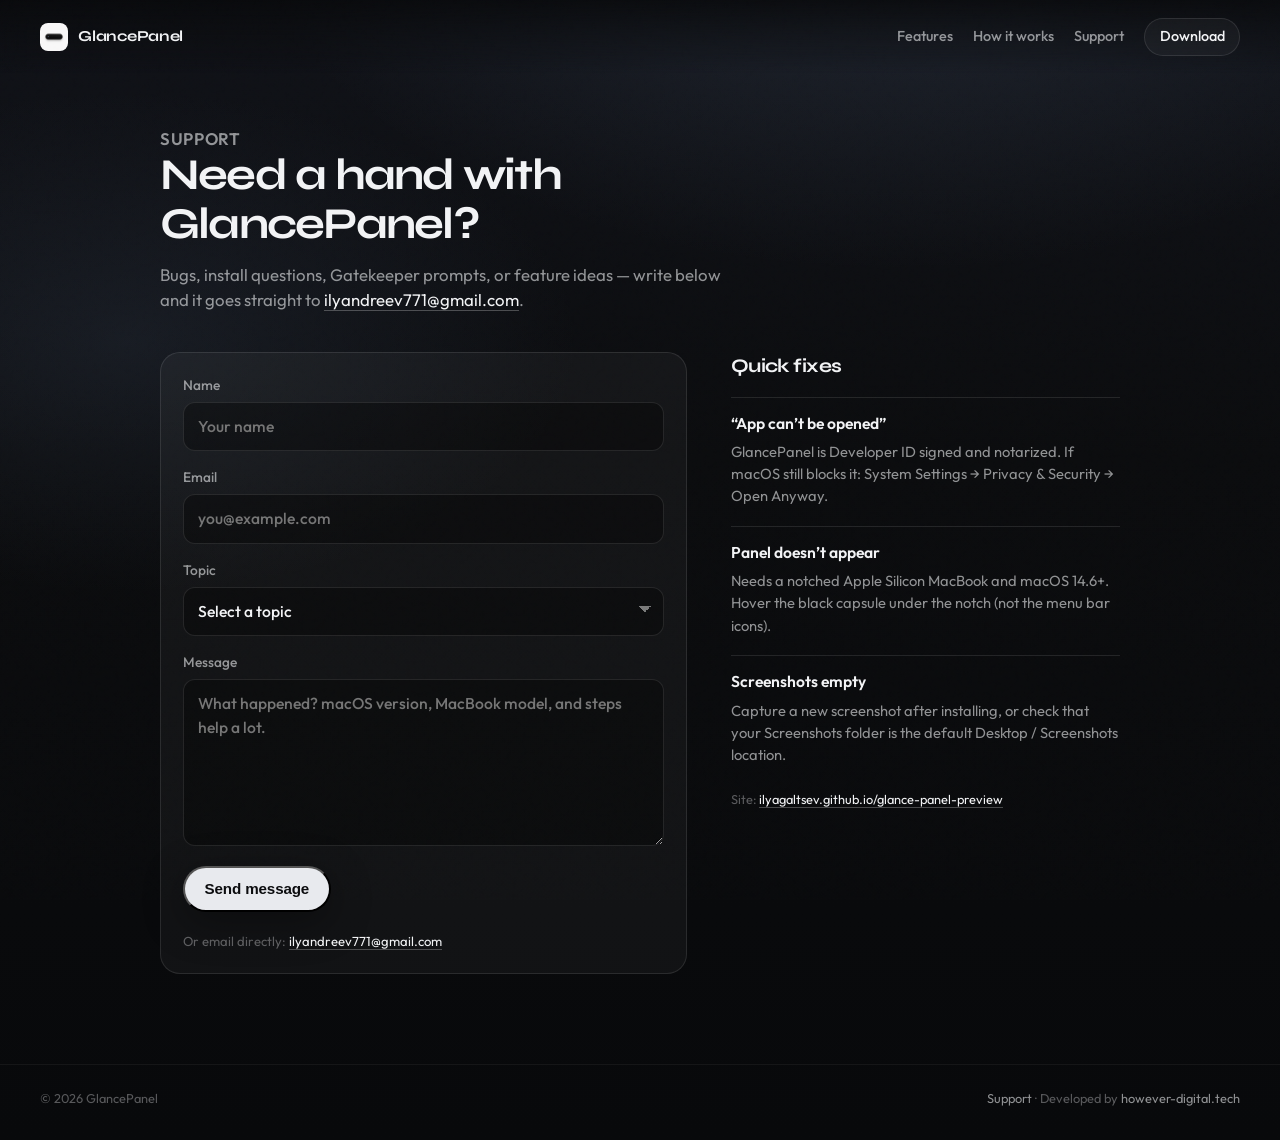
==== support.html @ 00360a88 "feat: add support page" ====
<!DOCTYPE html>
<html lang="en">
  <head>
    <meta charset="utf-8" />
    <meta name="viewport" content="width=device-width, initial-scale=1" />
    <title>Support — GlancePanel</title>
    <meta
      name="description"
      content="Get help with GlancePanel — MacBook notch utility. Contact support for bugs, install issues, and feedback."
    />
    <link rel="icon" type="image/png" sizes="32x32" href="assets/favicon-32.png" />
    <link rel="icon" type="image/png" sizes="128x128" href="assets/favicon-128.png" />
    <link rel="apple-touch-icon" href="assets/apple-touch-icon.png" />
    <link rel="preconnect" href="https://fonts.googleapis.com" />
    <link rel="preconnect" href="https://fonts.gstatic.com" crossorigin />
    <link
      href="https://fonts.googleapis.com/css2?family=Outfit:wght@400;500;600&family=Syne:wght@600;700;800&display=swap"
      rel="stylesheet"
    />
    <link rel="stylesheet" href="styles.css" />
  </head>
  <body class="page-support">
    <div class="noise" aria-hidden="true"></div>

    <header class="site-header">
      <a class="brand-mark" href="index.html" aria-label="GlancePanel home">
        <img src="assets/favicon-128.png" alt="" width="28" height="28" />
        <span>GlancePanel</span>
      </a>
      <nav class="nav">
        <a href="index.html#features">Features</a>
        <a href="index.html#how">How it works</a>
        <a href="support.html" aria-current="page">Support</a>
        <a class="nav-cta" href="index.html#download">Download</a>
      </nav>
    </header>

    <main class="support-main">
      <div class="support-intro">
        <p class="support-eyebrow">Support</p>
        <h1>Need a hand with GlancePanel?</h1>
        <p>
          Bugs, install questions, Gatekeeper prompts, or feature ideas — write
          below and it goes straight to
          <a href="mailto:ilyandreev771@gmail.com">ilyandreev771@gmail.com</a>.
        </p>
      </div>

      <div id="sent" class="support-toast" hidden>
        Thanks — your message was sent. We’ll get back to you by email.
      </div>

      <div class="support-grid">
        <form
          class="support-form"
          action="https://formsubmit.co/ilyandreev771@gmail.com"
          method="POST"
        >
          <input type="hidden" name="_subject" value="GlancePanel Support" />
          <input
            type="hidden"
            name="_next"
            value="https://ilyagaltsev.github.io/glance-panel-preview/support.html?sent=1"
          />
          <input type="hidden" name="_template" value="table" />
          <input type="text" name="_honey" class="support-honey" tabindex="-1" autocomplete="off" />

          <label>
            <span>Name</span>
            <input type="text" name="name" autocomplete="name" placeholder="Your name" />
          </label>

          <label>
            <span>Email</span>
            <input
              type="email"
              name="email"
              required
              autocomplete="email"
              placeholder="you@example.com"
            />
          </label>

          <label>
            <span>Topic</span>
            <select name="topic" required>
              <option value="" disabled selected>Select a topic</option>
              <option value="install">Install / Gatekeeper</option>
              <option value="bug">Bug report</option>
              <option value="feature">Feature request</option>
              <option value="other">Something else</option>
            </select>
          </label>

          <label>
            <span>Message</span>
            <textarea
              name="message"
              required
              rows="6"
              placeholder="What happened? macOS version, MacBook model, and steps help a lot."
            ></textarea>
          </label>

          <button class="btn btn-primary" type="submit">Send message</button>
          <p class="support-form-meta">
            Or email directly:
            <a href="mailto:ilyandreev771@gmail.com?subject=GlancePanel%20Support"
              >ilyandreev771@gmail.com</a
            >
          </p>
        </form>

        <aside class="support-aside">
          <h2>Quick fixes</h2>
          <ul class="support-faq">
            <li>
              <h3>“App can’t be opened”</h3>
              <p>
                GlancePanel is Developer ID signed and notarized. If macOS still
                blocks it: System Settings → Privacy &amp; Security → Open Anyway.
              </p>
            </li>
            <li>
              <h3>Panel doesn’t appear</h3>
              <p>
                Needs a notched Apple Silicon MacBook and macOS 14.6+. Hover the
                black capsule under the notch (not the menu bar icons).
              </p>
            </li>
            <li>
              <h3>Screenshots empty</h3>
              <p>
                Capture a new screenshot after installing, or check that your
                Screenshots folder is the default Desktop / Screenshots location.
              </p>
            </li>
          </ul>
          <p class="support-aside-meta">
            Site:
            <a href="https://ilyagaltsev.github.io/glance-panel-preview/"
              >ilyagaltsev.github.io/glance-panel-preview</a
            >
          </p>
        </aside>
      </div>
    </main>

    <footer class="site-footer">
      <span>© 2026 GlancePanel</span>
      <span
        ><a href="support.html">Support</a>
        · Developed by
        <a
          href="https://however-digital.tech"
          target="_blank"
          rel="noopener noreferrer"
          >however-digital.tech</a
        ></span
      >
    </footer>

    <script>
      (() => {
        const params = new URLSearchParams(location.search);
        if (params.get("sent") === "1") {
          const toast = document.getElementById("sent");
          if (toast) {
            toast.hidden = false;
            history.replaceState({}, "", "support.html");
          }
        }
      })();
    </script>
  </body>
</html>
---- styles.css ----
:root {
  --bg: #0b0c0e;
  --bg-elevated: #12141a;
  --ink: #f2f3f5;
  --muted: rgba(242, 243, 245, 0.58);
  --faint: rgba(242, 243, 245, 0.34);
  --line: rgba(255, 255, 255, 0.1);
  --accent: #e8eaee;
  --accent-ink: #0b0c0e;
  --glow: rgba(180, 200, 230, 0.14);
  --font-display: "Syne", sans-serif;
  --font-body: "Outfit", sans-serif;
  --ease: cubic-bezier(0.22, 1, 0.36, 1);
}

*,
*::before,
*::after {
  box-sizing: border-box;
}

html {
  scroll-behavior: smooth;
}

body {
  margin: 0;
  min-height: 100vh;
  color: var(--ink);
  font-family: var(--font-body);
  font-weight: 400;
  line-height: 1.5;
  background:
    radial-gradient(1200px 700px at 70% -10%, rgba(120, 145, 180, 0.18), transparent 55%),
    radial-gradient(900px 500px at 10% 30%, rgba(70, 85, 110, 0.2), transparent 50%),
    linear-gradient(180deg, #101218 0%, var(--bg) 40%, #08090b 100%);
  overflow-x: hidden;
}

img {
  display: block;
  max-width: 100%;
}

a {
  color: inherit;
  text-decoration: none;
}

.noise {
  pointer-events: none;
  position: fixed;
  inset: 0;
  z-index: 50;
  opacity: 0.035;
  background-image: url("data:image/svg+xml,%3Csvg viewBox='0 0 200 200' xmlns='http://www.w3.org/2000/svg'%3E%3Cfilter id='n'%3E%3CfeTurbulence type='fractalNoise' baseFrequency='0.85' numOctaves='4' stitchTiles='stitch'/%3E%3C/filter%3E%3Crect width='100%25' height='100%25' filter='url(%23n)'/%3E%3C/svg%3E");
  mix-blend-mode: overlay;
}

/* Header */

.site-header {
  position: fixed;
  top: 0;
  left: 0;
  right: 0;
  z-index: 40;
  display: flex;
  align-items: center;
  justify-content: space-between;
  padding: 1.1rem clamp(1.25rem, 4vw, 2.5rem);
  background: linear-gradient(180deg, rgba(8, 9, 11, 0.72), transparent);
  backdrop-filter: blur(10px);
}

.brand-mark {
  display: inline-flex;
  align-items: center;
  gap: 0.65rem;
  font-family: var(--font-display);
  font-weight: 700;
  font-size: 0.95rem;
  letter-spacing: -0.02em;
}

.brand-mark img {
  border-radius: 8px;
}

.nav {
  display: flex;
  align-items: center;
  gap: 1.25rem;
}

.nav a {
  font-size: 0.9rem;
  font-weight: 500;
  color: var(--muted);
  transition: color 0.25s var(--ease);
}

.nav a:hover {
  color: var(--ink);
}

.nav-cta {
  padding: 0.45rem 0.9rem;
  border: 1px solid var(--line);
  border-radius: 999px;
  color: var(--ink) !important;
  background: rgba(255, 255, 255, 0.04);
}

/* Hero */

.hero {
  position: relative;
  min-height: 100svh;
  display: grid;
  align-items: center;
  padding: 0;
}

.hero-media {
  position: absolute;
  inset: 0;
  overflow: hidden;
}

.hero-photo {
  width: 100%;
  height: 100%;
  object-fit: cover;
  object-position: 78% 36%;
  transform: scale(1.04);
  animation: heroDrift 18s var(--ease) infinite alternate;
}

.hero-veil {
  position: absolute;
  inset: 0;
  background:
    linear-gradient(90deg, rgba(8, 9, 11, 0.98) 0%, rgba(8, 9, 11, 0.94) 26%, rgba(8, 9, 11, 0.55) 46%, rgba(8, 9, 11, 0.18) 68%, rgba(8, 9, 11, 0.35) 100%),
    linear-gradient(180deg, rgba(8, 9, 11, 0.5) 0%, transparent 40%, rgba(8, 9, 11, 0.65) 100%);
}

.hero-copy {
  position: relative;
  z-index: 2;
  width: min(480px, 92%);
  padding: clamp(5.5rem, 12vh, 7rem) clamp(1.25rem, 5vw, 4rem) clamp(2.5rem, 6vh, 4rem);
  animation: rise 0.9s var(--ease) both;
}

.brand-hero {
  margin: 0 0 0.85rem;
  font-family: var(--font-display);
  font-weight: 800;
  font-size: clamp(2.5rem, 5.2vw, 3.75rem);
  letter-spacing: -0.05em;
  line-height: 1;
  color: #fff;
  text-shadow: 0 2px 40px rgba(0, 0, 0, 0.55);
}

.hero h1 {
  margin: 0 0 1rem;
  max-width: 12ch;
  font-family: var(--font-display);
  font-weight: 700;
  font-size: clamp(1.55rem, 3.4vw, 2.35rem);
  letter-spacing: -0.035em;
  line-height: 1.15;
}

.lede {
  margin: 0 0 1.75rem;
  max-width: 34ch;
  color: var(--muted);
  font-size: clamp(1.02rem, 2vw, 1.18rem);
  font-weight: 400;
}

.cta-row {
  display: flex;
  flex-wrap: wrap;
  gap: 0.75rem;
  margin-bottom: 1rem;
}

.btn {
  display: inline-flex;
  align-items: center;
  justify-content: center;
  min-height: 2.85rem;
  padding: 0.7rem 1.25rem;
  border-radius: 999px;
  font-weight: 600;
  font-size: 0.95rem;
  letter-spacing: -0.01em;
  transition:
    transform 0.3s var(--ease),
    background 0.3s var(--ease),
    border-color 0.3s var(--ease),
    box-shadow 0.3s var(--ease);
}

.btn-primary {
  background: var(--accent);
  color: var(--accent-ink);
  box-shadow: 0 10px 40px rgba(0, 0, 0, 0.35);
}

.btn-primary:hover {
  transform: translateY(-2px);
  box-shadow: 0 16px 48px rgba(0, 0, 0, 0.45);
}

.btn-ghost {
  border: 1px solid var(--line);
  background: rgba(255, 255, 255, 0.03);
  color: var(--ink);
}

.btn-ghost:hover {
  border-color: rgba(255, 255, 255, 0.28);
  background: rgba(255, 255, 255, 0.06);
}

.btn-lg {
  min-height: 3.2rem;
  padding-inline: 1.5rem;
  font-size: 1.02rem;
}

.meta {
  margin: 0;
  color: var(--faint);
  font-size: 0.82rem;
  font-weight: 500;
}

/* Sections */

.section-intro {
  width: min(720px, 100%);
  margin: 0 auto 2.75rem;
  text-align: center;
  padding-inline: 1.25rem;
}

.section-intro h2,
.download h2 {
  margin: 0 0 0.75rem;
  font-family: var(--font-display);
  font-weight: 700;
  font-size: clamp(1.8rem, 4vw, 2.75rem);
  letter-spacing: -0.04em;
  line-height: 1.1;
}

.section-intro p,
.download p {
  margin: 0 auto;
  max-width: 40ch;
  color: var(--muted);
  font-size: 1.05rem;
}

.demo,
.features,
.download {
  padding: clamp(4.5rem, 12vh, 7.5rem) 0;
}

/* Interactive demo */

.demo-stage {
  width: min(920px, calc(100% - 2rem));
  margin: 0 auto;
}

.bezel {
  border-radius: 28px;
  padding: 10px;
  background: linear-gradient(160deg, #2a2d35, #15171c 45%, #0e1014);
  box-shadow:
    0 40px 100px rgba(0, 0, 0, 0.55),
    inset 0 1px 0 rgba(255, 255, 255, 0.12);
}

.screen {
  position: relative;
  height: clamp(320px, 52vw, 460px);
  border-radius: 20px;
  overflow: hidden;
  background: #050607;
  isolation: isolate;
}

.wallpaper {
  position: absolute;
  inset: 0;
  background:
    radial-gradient(ellipse 60% 45% at 70% 60%, rgba(150, 170, 200, 0.18), transparent 60%),
    radial-gradient(ellipse 50% 40% at 20% 80%, rgba(90, 110, 140, 0.22), transparent 55%),
    linear-gradient(145deg, #1a1d24 0%, #0a0b0e 55%, #151820 100%);
  animation: wallpaperShift 12s ease-in-out infinite alternate;
}

/* Real Mac notch drop: flush to top, concave ears, rounded bottom.
   Shell morphs; panel content stays at expanded size and is clipped (NotchView). */
.island {
  --panel-w: 640px;
  --panel-h: 176px;
  /* spring(duration: 0.38, bounce: 0) ≈ */
  --notch-spring: cubic-bezier(0.32, 0.72, 0, 1);
  position: absolute;
  top: 0;
  left: 50%;
  transform: translateX(-50%);
  z-index: 4;
  width: 172px;
  height: 32px;
  transition:
    width 0.38s var(--notch-spring),
    height 0.38s var(--notch-spring);
  cursor: pointer;
}

.island.is-open,
.demo-stage:hover .island,
.demo-stage:focus-within .island {
  width: min(var(--panel-w), calc(100% - 24px));
  height: min(var(--panel-h), calc(100% - 40px));
}

.island-shape {
  position: absolute;
  inset: 0;
  width: 100%;
  height: 100%;
  display: block;
  overflow: visible;
  pointer-events: none;
  filter: drop-shadow(0 14px 36px rgba(0, 0, 0, 0.45));
}

.island-shell {
  position: relative;
  z-index: 1;
  width: 100%;
  height: 100%;
  overflow: hidden;
}

.island-collapsed {
  position: absolute;
  inset: 0;
  z-index: 2;
  display: flex;
  align-items: center;
  justify-content: flex-start;
  padding-left: 18px;
  opacity: 1;
  transition: opacity 0.12s ease;
  pointer-events: none;
}

.lens {
  width: 9px;
  height: 9px;
  border-radius: 50%;
  background:
    radial-gradient(circle at 35% 30%, #9ec5ff, #2a3a55 45%, #0a0c10 70%);
  box-shadow: inset 0 0 0 1px rgba(255, 255, 255, 0.15);
}

.island.is-open .island-collapsed,
.demo-stage:hover .island-collapsed,
.demo-stage:focus-within .island-collapsed {
  opacity: 0;
}

.island-panel {
  position: absolute;
  top: 0;
  left: 50%;
  width: var(--panel-w);
  height: var(--panel-h);
  transform: translateX(-50%);
  display: flex;
  gap: 10px;
  padding: 6px 28px 12px 26px;
  box-sizing: border-box;
  color: rgba(255, 255, 255, 0.92);
  opacity: 0;
  pointer-events: none;
  transition: opacity 0.08s linear;
}

.island.is-open .island-panel,
.demo-stage:hover .island-panel,
.demo-stage:focus-within .island-panel {
  opacity: 1;
  pointer-events: auto;
}

/* Sidebar — matches NotchView moduleSidebar */
.gp-sidebar {
  width: 34px;
  flex: 0 0 34px;
  display: flex;
  flex-direction: column;
  justify-content: space-between;
  padding: 3px;
  border-radius: 12px;
  background: rgba(255, 255, 255, 0.06);
  align-self: stretch;
}

.gp-nav {
  display: flex;
  flex-direction: column;
  gap: 4px;
}

.gp-mod {
  width: 28px;
  height: 28px;
  border: 0;
  border-radius: 8px;
  background: transparent;
  color: rgba(255, 255, 255, 0.36);
  display: grid;
  place-items: center;
  cursor: pointer;
  padding: 0;
  transition: background 0.12s ease, color 0.12s ease;
}

.gp-mod svg {
  width: 13px;
  height: 13px;
}

.gp-mod:hover {
  background: rgba(255, 255, 255, 0.08);
  color: rgba(255, 255, 255, 0.92);
}

.gp-mod.is-active {
  background: rgba(255, 255, 255, 0.16);
  color: rgba(255, 255, 255, 0.92);
}

.gp-gear {
  margin-top: auto;
}

.gp-main {
  flex: 1;
  min-width: 0;
  display: flex;
  flex-direction: column;
  gap: 6px;
}

.gp-pane {
  display: none;
  flex: 1;
  min-height: 0;
  flex-direction: column;
  gap: 6px;
}

.gp-pane.is-active {
  display: flex;
}

.gp-head {
  display: flex;
  align-items: center;
  justify-content: space-between;
  height: 26px;
  flex: 0 0 26px;
}

.gp-title {
  font-size: 13px;
  font-weight: 600;
  letter-spacing: -0.01em;
}

.gp-plus {
  width: 26px;
  height: 26px;
  border: 0;
  border-radius: 50%;
  background: rgba(255, 255, 255, 0.12);
  color: rgba(255, 255, 255, 0.92);
  font-size: 16px;
  line-height: 1;
  cursor: pointer;
}

.gp-module {
  flex: 1;
  min-height: 0;
  border-radius: 14px;
  background: rgba(255, 255, 255, 0.08);
  padding: 8px;
  overflow: hidden;
}

.gp-strip {
  display: flex;
  gap: 8px;
  height: 100%;
  overflow: hidden;
}

.gp-strip img {
  height: 100%;
  width: auto;
  aspect-ratio: 16 / 10;
  object-fit: cover;
  border-radius: 10px;
  flex: 0 0 auto;
}

/* Playing — no title chrome, like MediaModule */
.gp-pane[data-pane="play"] {
  padding-top: 10px;
}

.gp-player {
  display: flex;
  flex-direction: column;
  gap: 12px;
  max-width: 520px;
  width: 100%;
  margin: 0 auto;
  padding-top: 4px;
}

.gp-player-top {
  display: flex;
  align-items: center;
  gap: 12px;
}

.gp-art {
  width: 40px;
  height: 40px;
  border-radius: 7px;
  background: rgba(255, 255, 255, 0.08);
  color: rgba(255, 255, 255, 0.36);
  display: grid;
  place-items: center;
  flex: 0 0 40px;
}

.gp-art svg {
  width: 14px;
  height: 14px;
}

.gp-track {
  flex: 1;
  min-width: 0;
}

.gp-track-title {
  margin: 0;
  font-size: 15px;
  font-weight: 600;
  line-height: 1.2;
}

.gp-track-artist {
  margin: 1px 0 0;
  font-size: 12px;
  font-weight: 500;
  color: rgba(255, 255, 255, 0.55);
  min-height: 1em;
}

.gp-eq {
  display: flex;
  align-items: flex-end;
  gap: 2px;
  height: 14px;
  width: 16px;
  opacity: 0.35;
}

.gp-eq span {
  width: 3px;
  border-radius: 1px;
  background: rgba(255, 255, 255, 0.7);
  height: 40%;
}

.gp-eq span:nth-child(2) {
  height: 70%;
}

.gp-eq span:nth-child(3) {
  height: 50%;
}

.gp-progress {
  display: flex;
  flex-direction: column;
  gap: 5px;
}

.gp-bar {
  height: 4px;
  border-radius: 99px;
  background: rgba(255, 255, 255, 0.1);
  overflow: hidden;
}

.gp-bar i {
  display: block;
  width: 0%;
  height: 100%;
  background: rgba(255, 255, 255, 0.35);
}

.gp-times {
  display: flex;
  justify-content: space-between;
  font-size: 10px;
  font-weight: 500;
  font-variant-numeric: tabular-nums;
  color: rgba(255, 255, 255, 0.36);
}

.gp-controls {
  display: flex;
  justify-content: center;
  align-items: center;
  gap: 18px;
}

.gp-controls button {
  width: 28px;
  height: 28px;
  border: 0;
  background: transparent;
  color: rgba(255, 255, 255, 0.55);
  display: grid;
  place-items: center;
  padding: 0;
  cursor: default;
}

.gp-controls button svg {
  width: 15px;
  height: 15px;
}

.gp-controls .gp-play {
  color: rgba(255, 255, 255, 0.92);
}

.gp-controls .gp-play svg {
  width: 18px;
  height: 18px;
}

/* Notes list */
.gp-notes {
  padding: 0;
  background: rgba(255, 255, 255, 0.04);
  border-radius: 8px;
  display: flex;
  flex-direction: column;
}

.gp-note {
  display: grid;
  grid-template-columns: 14px 12px minmax(0, 1.1fr) auto auto;
  gap: 8px;
  align-items: center;
  padding: 8px 10px;
  font-size: 12px;
  font-weight: 500;
  border-bottom: 1px solid rgba(255, 255, 255, 0.08);
}

.gp-note:last-child {
  border-bottom: 0;
}

.gp-ico {
  width: 12px;
  height: 12px;
  color: rgba(255, 255, 255, 0.4);
}

.gp-note-name {
  overflow: hidden;
  text-overflow: ellipsis;
  white-space: nowrap;
}

.gp-note-val {
  color: rgba(255, 255, 255, 0.45);
  letter-spacing: 0.06em;
  font-variant-numeric: tabular-nums;
}

.gp-note-actions {
  display: inline-flex;
  gap: 8px;
  align-items: center;
}

.demo-hint {
  margin: 1.1rem 0 0;
  text-align: center;
  color: var(--faint);
  font-size: 0.88rem;
}

/* Features */

.feature-list {
  list-style: none;
  margin: 0 auto;
  padding: 0 clamp(1.25rem, 4vw, 2.5rem);
  width: min(980px, 100%);
  display: grid;
  grid-template-columns: repeat(3, 1fr);
  gap: clamp(1.5rem, 4vw, 3rem);
}

.feature-list h3 {
  margin: 0 0 0.55rem;
  font-family: var(--font-display);
  font-size: 1.25rem;
  font-weight: 700;
  letter-spacing: -0.03em;
}

.feature-list p {
  margin: 0;
  color: var(--muted);
  font-size: 0.98rem;
}

.feature-list li {
  padding-top: 1.1rem;
  border-top: 1px solid var(--line);
  animation: rise 0.8s var(--ease) both;
}

.feature-list li:nth-child(2) {
  animation-delay: 0.08s;
}

.feature-list li:nth-child(3) {
  animation-delay: 0.16s;
}

/* Download */

.download {
  position: relative;
}

.download::before {
  content: "";
  position: absolute;
  inset: 10% 20% auto;
  height: 220px;
  background: radial-gradient(closest-side, var(--glow), transparent 70%);
  pointer-events: none;
}

.download-inner {
  position: relative;
  width: min(560px, calc(100% - 2rem));
  margin: 0 auto;
  text-align: center;
}

.download-icon {
  margin: 0 auto 1.25rem;
  border-radius: 22%;
  box-shadow: 0 20px 50px rgba(0, 0, 0, 0.4);
}

.download p {
  margin-bottom: 1.5rem;
}

.download .meta {
  margin-top: 1rem;
}

/* Support page */

.page-support .site-header {
  background: linear-gradient(180deg, rgba(8, 9, 11, 0.85), transparent);
}

.support-main {
  width: min(960px, calc(100% - 2rem));
  margin: 0 auto;
  padding: clamp(6rem, 14vh, 8rem) 0 clamp(4rem, 10vh, 6rem);
}

.support-intro {
  max-width: 36rem;
  margin-bottom: 2.5rem;
}

.support-eyebrow {
  margin: 0 0 0.6rem;
  font-size: 0.85rem;
  font-weight: 600;
  letter-spacing: 0.04em;
  text-transform: uppercase;
  color: var(--faint);
}

.support-intro h1 {
  margin: 0 0 0.85rem;
  font-family: var(--font-display);
  font-weight: 700;
  font-size: clamp(1.9rem, 4.5vw, 2.75rem);
  letter-spacing: -0.04em;
  line-height: 1.1;
}

.support-intro p {
  margin: 0;
  color: var(--muted);
  font-size: 1.05rem;
}

.support-intro a,
.support-form-meta a,
.support-aside-meta a {
  color: var(--ink);
  border-bottom: 1px solid rgba(255, 255, 255, 0.25);
}

.support-toast {
  margin-bottom: 1.5rem;
  padding: 0.9rem 1.1rem;
  border-radius: 14px;
  background: rgba(120, 190, 140, 0.12);
  border: 1px solid rgba(160, 220, 180, 0.25);
  color: #d8f0e0;
  font-size: 0.95rem;
}

.support-grid {
  display: grid;
  grid-template-columns: minmax(0, 1.15fr) minmax(0, 0.85fr);
  gap: clamp(1.5rem, 4vw, 2.75rem);
  align-items: start;
}

.support-form {
  position: relative;
  display: flex;
  flex-direction: column;
  gap: 1rem;
  padding: 1.35rem;
  border-radius: 20px;
  background: rgba(255, 255, 255, 0.04);
  border: 1px solid var(--line);
}

.support-honey {
  position: absolute;
  left: -9999px;
  opacity: 0;
  height: 0;
  width: 0;
}

.support-form label {
  display: flex;
  flex-direction: column;
  gap: 0.4rem;
  font-size: 0.86rem;
  font-weight: 500;
  color: var(--muted);
}

.support-form input,
.support-form select,
.support-form textarea {
  width: 100%;
  border: 1px solid var(--line);
  border-radius: 12px;
  background: rgba(0, 0, 0, 0.35);
  color: var(--ink);
  font: inherit;
  font-size: 0.98rem;
  padding: 0.75rem 0.9rem;
  outline: none;
  transition: border-color 0.2s var(--ease);
}

.support-form textarea {
  resize: vertical;
  min-height: 8rem;
}

.support-form input:focus,
.support-form select:focus,
.support-form textarea:focus {
  border-color: rgba(255, 255, 255, 0.35);
}

.support-form select {
  appearance: none;
  background-image: linear-gradient(45deg, transparent 50%, rgba(255, 255, 255, 0.45) 50%),
    linear-gradient(135deg, rgba(255, 255, 255, 0.45) 50%, transparent 50%);
  background-position: calc(100% - 18px) calc(50% - 2px), calc(100% - 12px) calc(50% - 2px);
  background-size: 6px 6px, 6px 6px;
  background-repeat: no-repeat;
}

.support-form .btn {
  align-self: flex-start;
  margin-top: 0.25rem;
}

.support-form-meta {
  margin: 0.25rem 0 0;
  font-size: 0.82rem;
  color: var(--faint);
}

.support-aside h2 {
  margin: 0 0 1rem;
  font-family: var(--font-display);
  font-size: 1.2rem;
  letter-spacing: -0.03em;
}

.support-faq {
  list-style: none;
  margin: 0;
  padding: 0;
  display: flex;
  flex-direction: column;
  gap: 1.15rem;
}

.support-faq li {
  padding-top: 0.9rem;
  border-top: 1px solid var(--line);
}

.support-faq h3 {
  margin: 0 0 0.35rem;
  font-size: 0.98rem;
  font-weight: 600;
}

.support-faq p {
  margin: 0;
  color: var(--muted);
  font-size: 0.92rem;
}

.support-aside-meta {
  margin: 1.5rem 0 0;
  font-size: 0.8rem;
  color: var(--faint);
}

/* Footer */

.site-footer {
  display: flex;
  justify-content: space-between;
  gap: 1rem;
  padding: 1.5rem clamp(1.25rem, 4vw, 2.5rem) 2rem;
  color: var(--faint);
  font-size: 0.8rem;
  border-top: 1px solid rgba(255, 255, 255, 0.05);
}

.site-footer a {
  color: var(--muted);
  border-bottom: 1px solid transparent;
  transition: color 0.25s var(--ease), border-color 0.25s var(--ease);
}

.site-footer a:hover {
  color: var(--ink);
  border-bottom-color: rgba(255, 255, 255, 0.35);
}

/* Motion */

@keyframes rise {
  from {
    opacity: 0;
    transform: translateY(18px);
  }
  to {
    opacity: 1;
    transform: none;
  }
}

@keyframes heroDrift {
  from {
    transform: scale(1.04) translate3d(0, 0, 0);
  }
  to {
    transform: scale(1.08) translate3d(-1.5%, 1%, 0);
  }
}

@keyframes wallpaperShift {
  from {
    filter: hue-rotate(0deg);
  }
  to {
    filter: hue-rotate(12deg);
  }
}

@keyframes paneIn {
  from {
    opacity: 0;
    transform: translateY(6px);
  }
  to {
    opacity: 1;
    transform: none;
  }
}

@media (prefers-reduced-motion: reduce) {
  *,
  *::before,
  *::after {
    animation: none !important;
    transition: none !important;
  }
}

@media (max-width: 800px) {
  .nav a:not(.nav-cta):not([href*="support"]) {
    display: none;
  }

  .brand-hero {
    font-size: clamp(2.35rem, 10vw, 3.1rem);
  }

  .hero-veil {
    background:
      linear-gradient(180deg, rgba(8, 9, 11, 0.5) 0%, rgba(8, 9, 11, 0.62) 35%, rgba(8, 9, 11, 0.95) 78%),
      linear-gradient(90deg, rgba(8, 9, 11, 0.7), transparent 75%);
  }

  .hero-photo {
    object-position: 78% 40%;
  }

  .feature-list {
    grid-template-columns: 1fr;
    gap: 1.75rem;
  }

  .island.is-open,
  .demo-stage:hover .island,
  .demo-stage:focus-within .island {
    width: min(94%, calc(100% - 16px));
    height: min(176px, calc(100% - 36px));
  }

  .island {
    --panel-w: 100%;
  }

  .island-panel {
    width: 100%;
    left: 0;
    transform: none;
  }

  .support-grid {
    grid-template-columns: 1fr;
  }
}
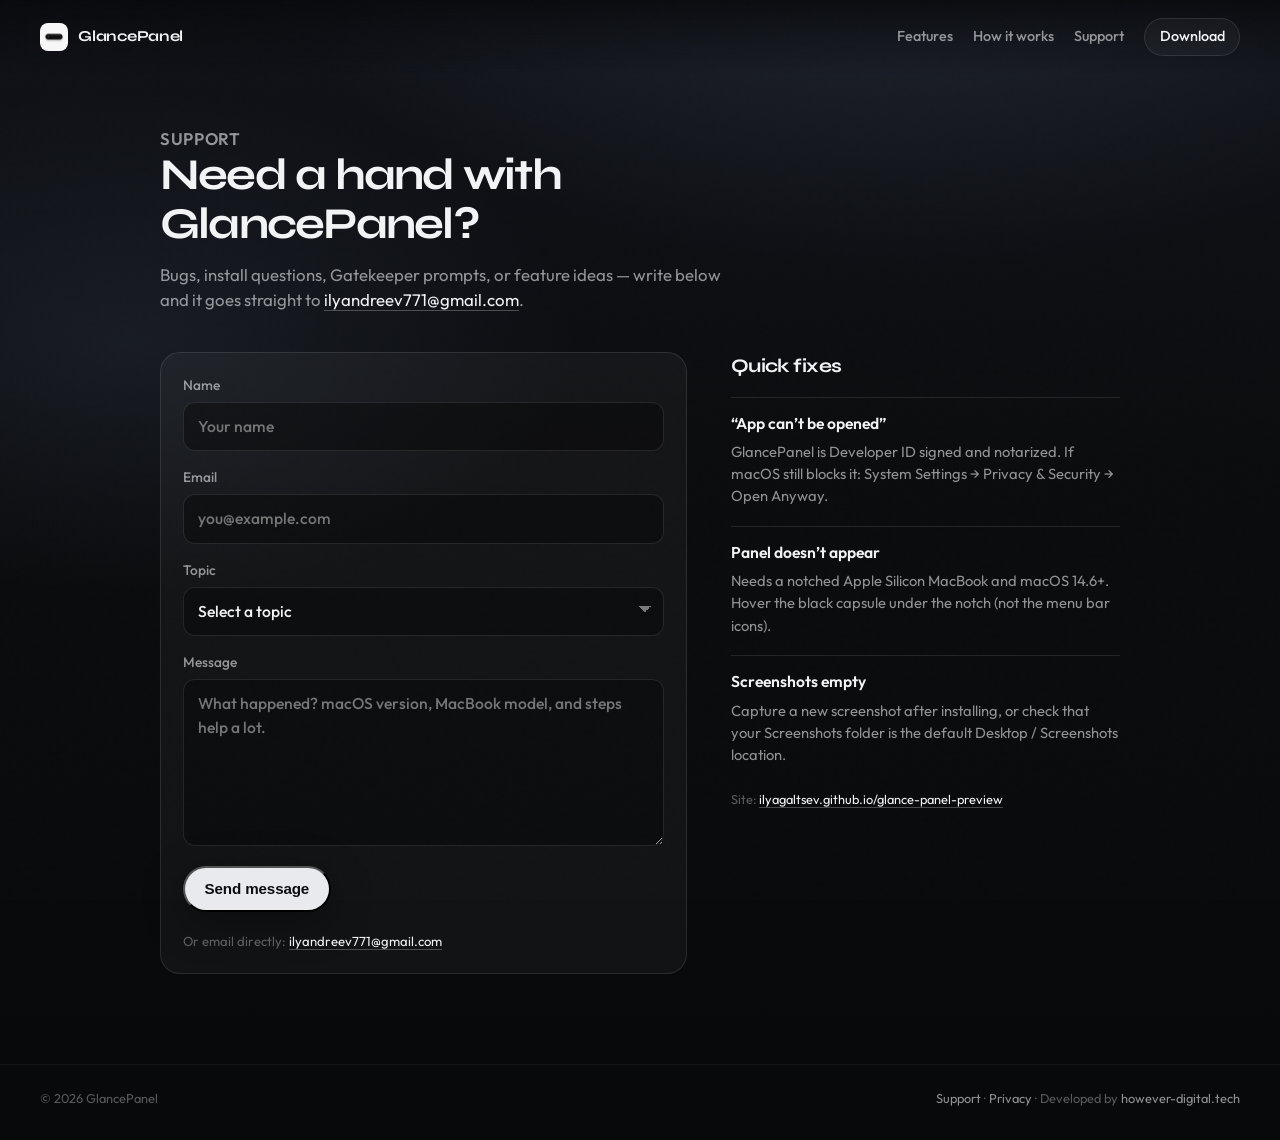
==== commit 5f828ebe: "feat: add privacy policy page" ====
--- a/support.html
+++ b/support.html
@@ -150,6 +150,8 @@
       <span>© 2026 GlancePanel</span>
       <span
         ><a href="support.html">Support</a>
+        ·
+        <a href="privacy.html">Privacy</a>
         · Developed by
         <a
           href="https://however-digital.tech"
--- a/styles.css
+++ b/styles.css
@@ -982,6 +982,78 @@
   color: var(--faint);
 }
 
+/* Legal / privacy */
+
+.page-legal .site-header {
+  background: linear-gradient(180deg, rgba(8, 9, 11, 0.85), transparent);
+}
+
+.legal-main {
+  width: min(720px, calc(100% - 2rem));
+  margin: 0 auto;
+  padding: clamp(6rem, 14vh, 8rem) 0 clamp(4rem, 10vh, 6rem);
+}
+
+.legal-article {
+  animation: rise 0.7s var(--ease) both;
+}
+
+.legal-eyebrow {
+  margin: 0 0 0.6rem;
+  font-size: 0.85rem;
+  font-weight: 600;
+  letter-spacing: 0.04em;
+  text-transform: uppercase;
+  color: var(--faint);
+}
+
+.legal-article h1 {
+  margin: 0 0 0.65rem;
+  font-family: var(--font-display);
+  font-weight: 700;
+  font-size: clamp(1.9rem, 4.5vw, 2.6rem);
+  letter-spacing: -0.04em;
+  line-height: 1.1;
+}
+
+.legal-updated {
+  margin: 0 0 1.75rem;
+  color: var(--faint);
+  font-size: 0.9rem;
+}
+
+.legal-article h2 {
+  margin: 2rem 0 0.75rem;
+  font-family: var(--font-display);
+  font-size: 1.2rem;
+  font-weight: 700;
+  letter-spacing: -0.03em;
+}
+
+.legal-article p {
+  margin: 0 0 1rem;
+  color: var(--muted);
+  font-size: 1.02rem;
+  line-height: 1.55;
+}
+
+.legal-article ul {
+  margin: 0 0 1.25rem;
+  padding-left: 1.15rem;
+  color: var(--muted);
+  font-size: 1.02rem;
+  line-height: 1.55;
+}
+
+.legal-article li {
+  margin-bottom: 0.55rem;
+}
+
+.legal-article a {
+  color: var(--ink);
+  border-bottom: 1px solid rgba(255, 255, 255, 0.25);
+}
+
 /* Footer */
 
 .site-footer {
